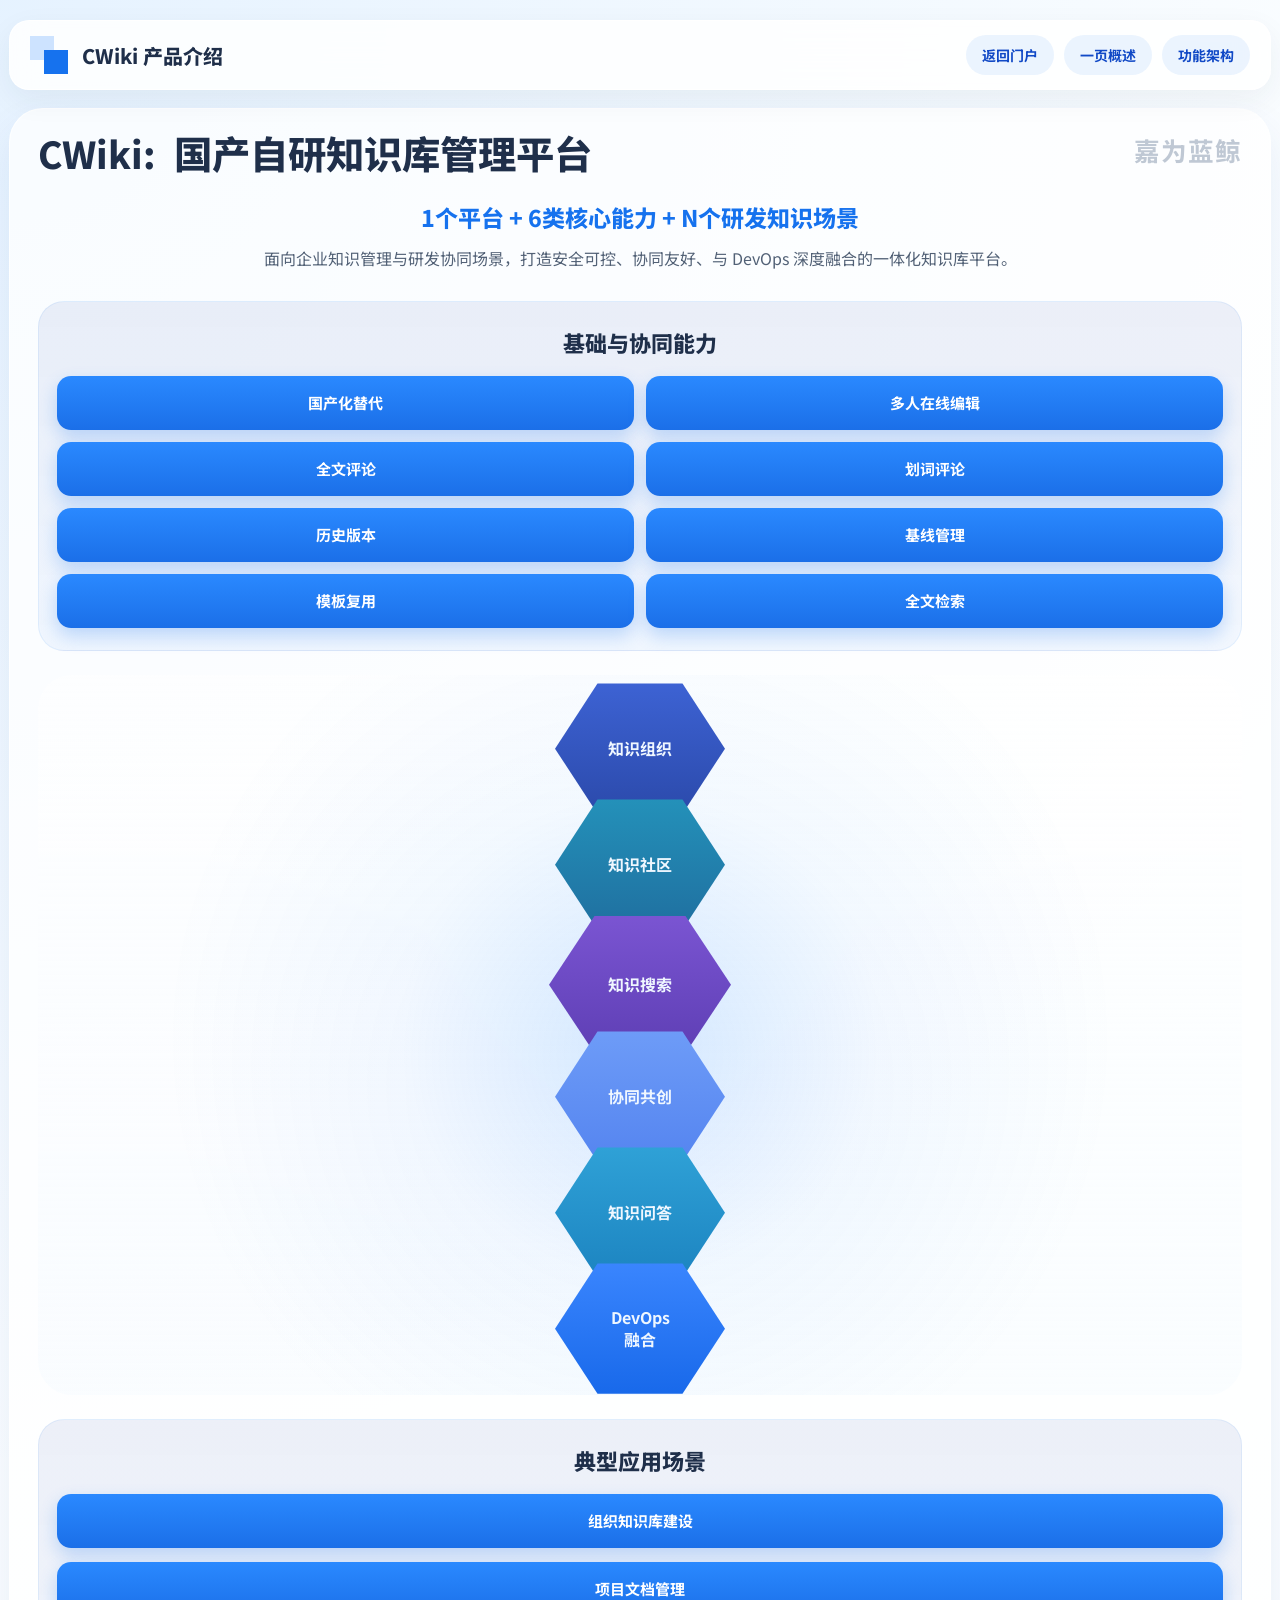
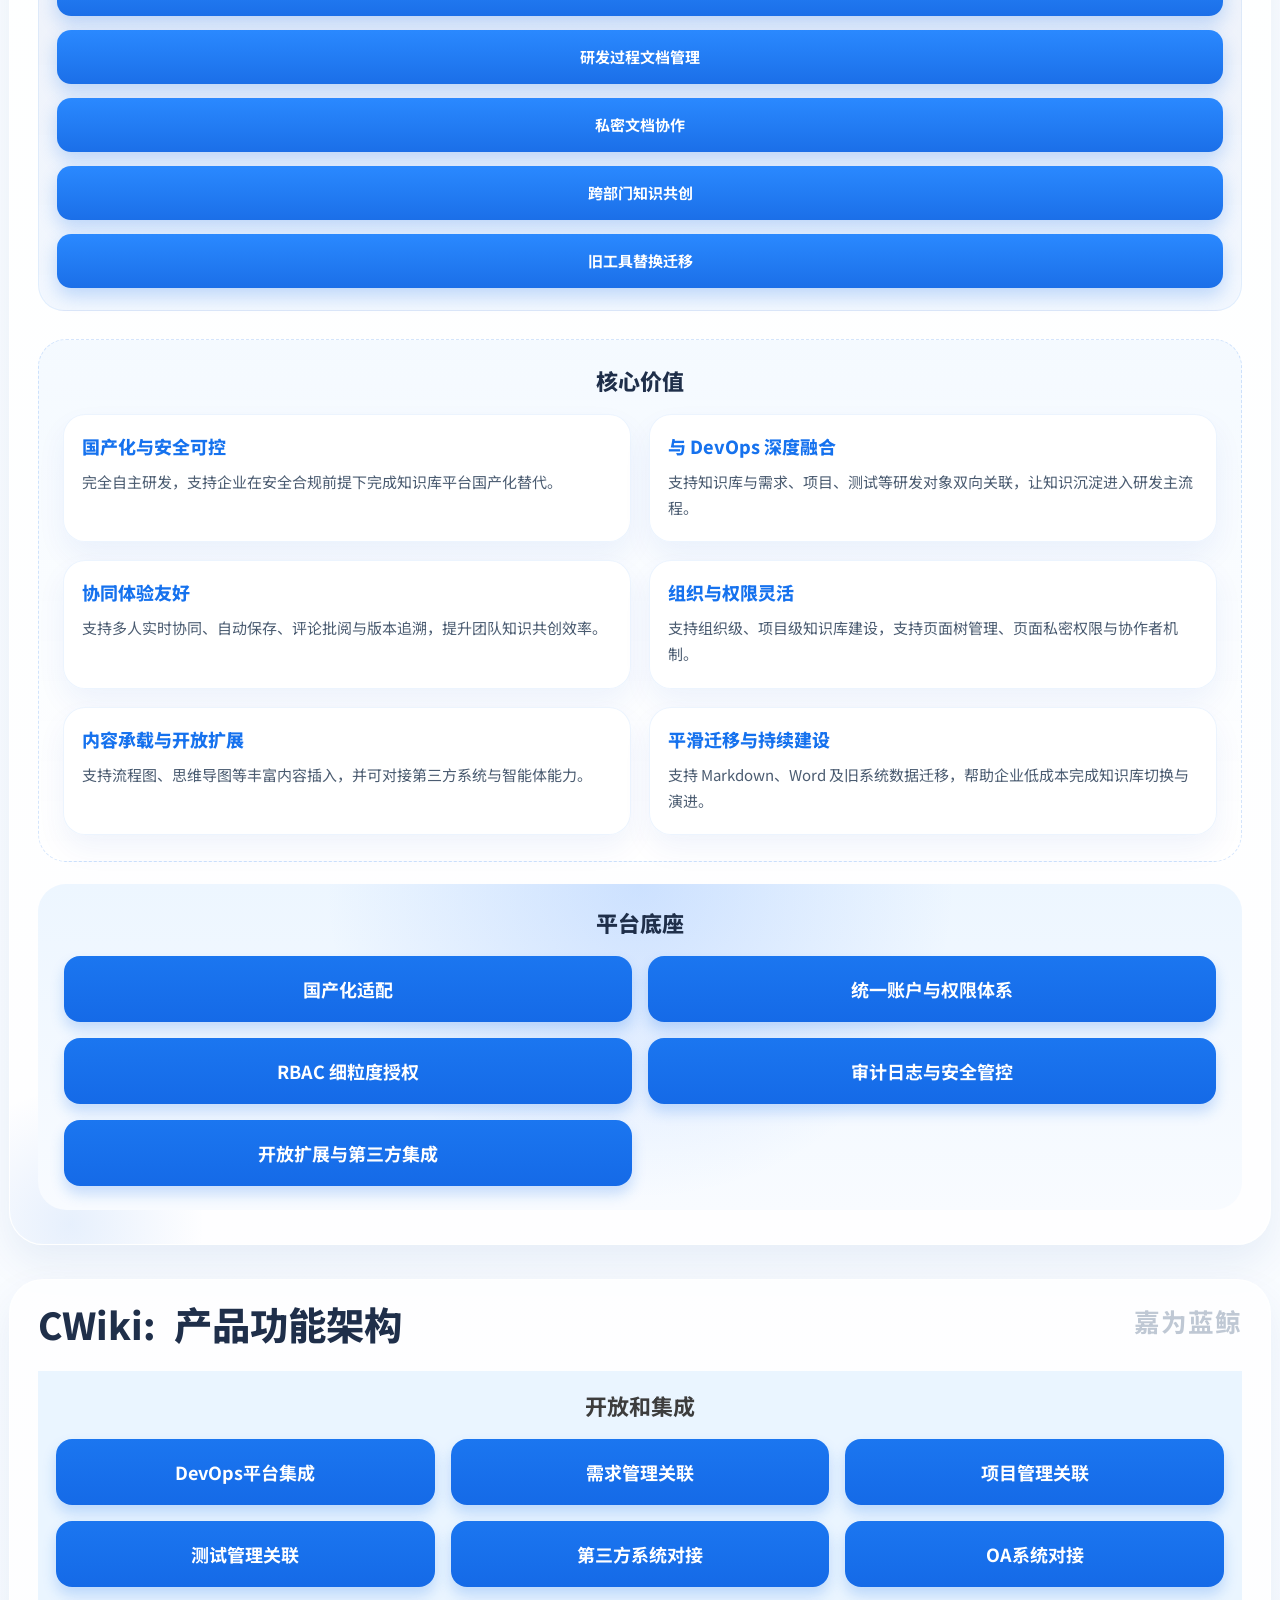
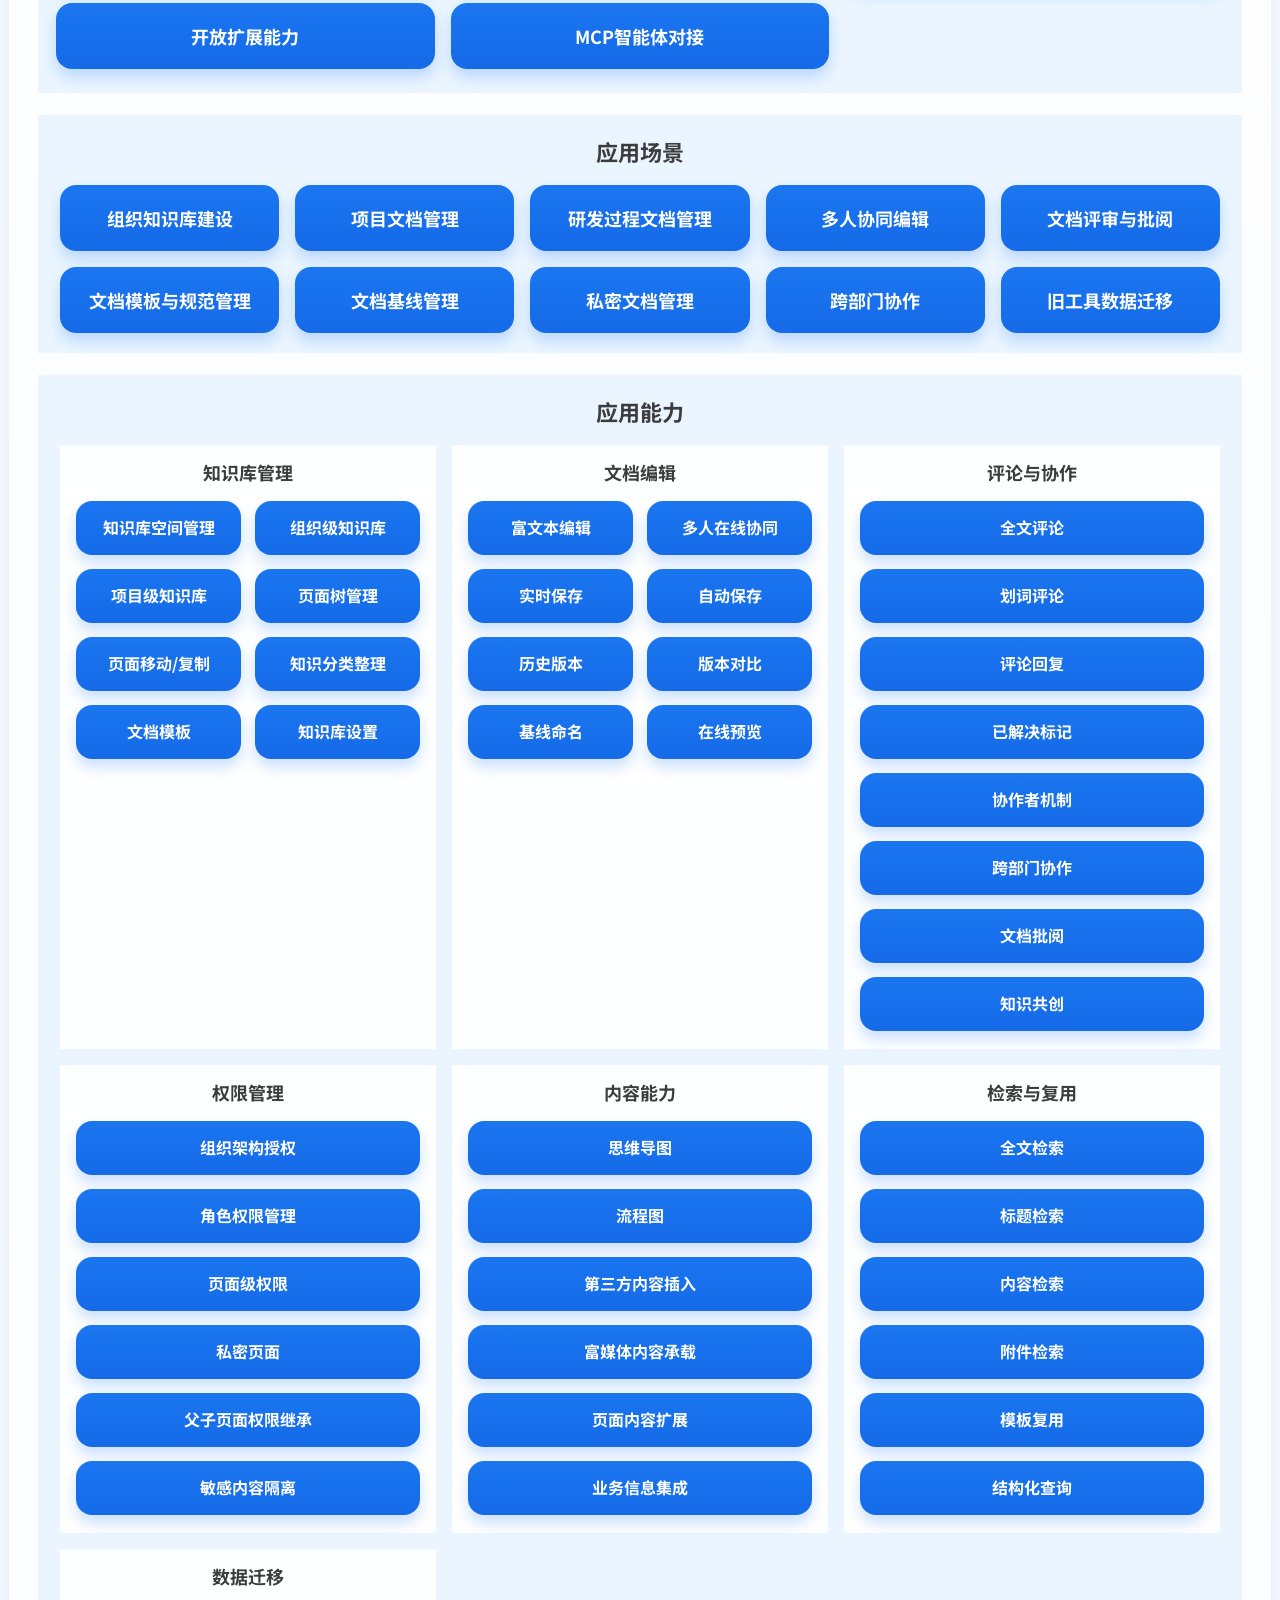
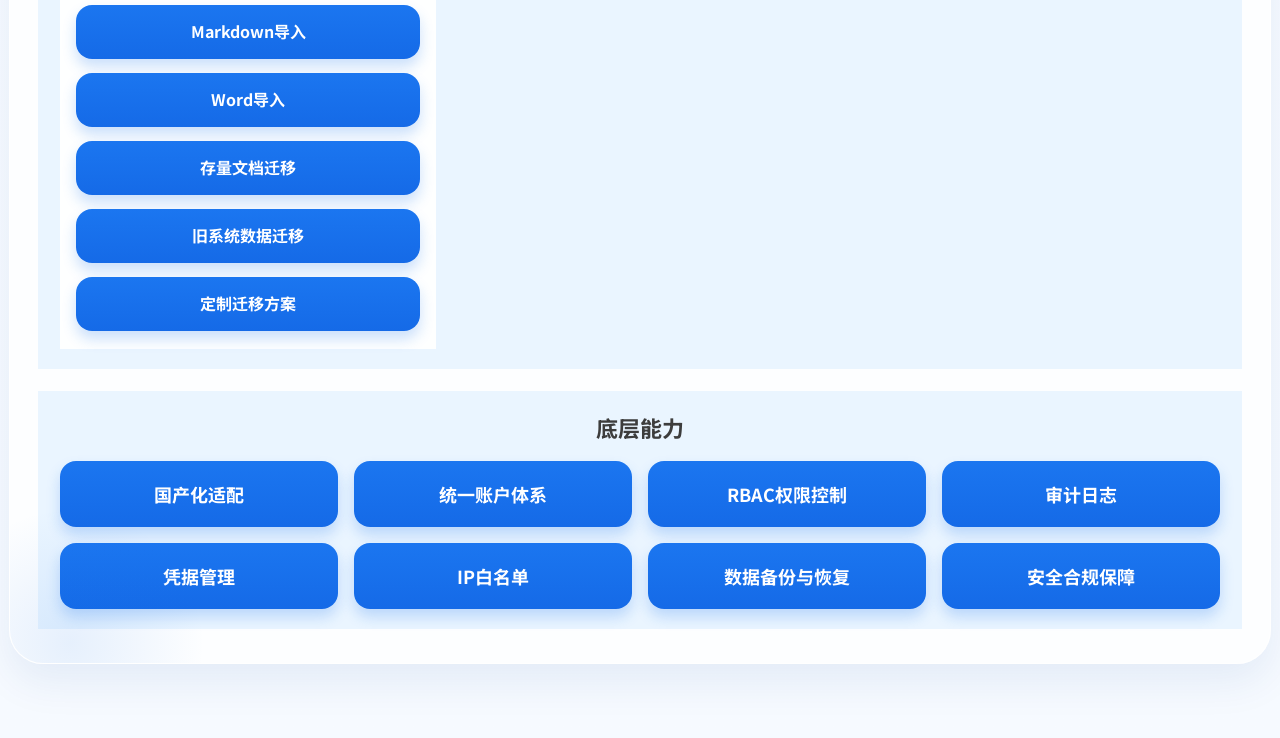
==== docs/cwiki_landing_page.html @ 17350738 "Add portal homepage for Pages site" ====
<!doctype html>
<html lang="zh-CN">
  <head>
    <meta charset="UTF-8" />
    <meta name="viewport" content="width=device-width, initial-scale=1.0" />
    <title>CWiki 知识库管理平台产品介绍</title>
    <link rel="preconnect" href="https://fonts.googleapis.com" />
    <link rel="preconnect" href="https://fonts.gstatic.com" crossorigin />
    <link
      href="https://fonts.googleapis.com/css2?family=Noto+Sans+SC:wght@400;500;700;800&display=swap"
      rel="stylesheet"
    />
    <link rel="stylesheet" href="./styles.css" />
  </head>
  <body>
    <div class="page-shell">
      <header class="topbar">
        <a class="brand" href="#overview">
          <span class="brand-mark" aria-hidden="true">
            <i></i>
            <i></i>
          </span>
          <span class="brand-name">CWiki 产品介绍</span>
        </a>
        <nav class="topnav">
          <a href="./index.html">返回门户</a>
          <a href="#overview">一页概述</a>
          <a href="#architecture">功能架构</a>
        </nav>
      </header>

      <main>
        <section class="hero-section panel" id="overview">
          <div class="section-head">
            <div class="title-row">
              <span class="title-prefix">CWiki:</span>
              <h1>国产自研知识库管理平台</h1>
            </div>
            <div class="logo-ghost">嘉为蓝鲸</div>
          </div>

          <div class="overview-lead">
            <h3>1个平台 + 6类核心能力 + N个研发知识场景</h3>
            <p>
              面向企业知识管理与研发协同场景，打造安全可控、协同友好、与 DevOps 深度融合的一体化知识库平台。
            </p>
          </div>

          <div class="overview-stage">
            <section class="overview-side overview-side-left">
              <h3>基础与协同能力</h3>
              <div class="mini-pill-grid" id="base-pills"></div>
            </section>

            <section class="overview-center">
              <div class="hex-cluster" id="core-hexes"></div>
            </section>

            <section class="overview-side overview-side-right">
              <h3>典型应用场景</h3>
              <div class="scene-list" id="overview-scenes"></div>
            </section>
          </div>

          <section class="value-section">
            <div class="value-title">核心价值</div>
            <div class="value-grid" id="value-grid"></div>
          </section>

          <section class="overview-baseboard">
            <div class="baseboard-title">平台底座</div>
            <div class="baseboard-pills" id="platform-pills"></div>
          </section>
        </section>

        <section class="arch-section panel" id="architecture">
          <div class="section-head">
            <div class="title-row">
              <span class="title-prefix">CWiki:</span>
              <h2>产品功能架构</h2>
            </div>
            <div class="logo-ghost">嘉为蓝鲸</div>
          </div>

          <div class="architecture-board">
            <div class="board-main">
              <div class="band scenario-band">
                <div class="band-title">应用场景</div>
                <div class="pill-row" id="scenario-pills"></div>
              </div>

              <div class="capability-area">
                <div class="band-title capability-title">应用能力</div>
                <div class="capability-grid" id="capability-grid"></div>
              </div>

              <div class="band foundation-band">
                <div class="band-title">底层能力</div>
                <div class="foundation-grid" id="foundation-pills"></div>
              </div>
            </div>

            <aside class="integration-side">
              <div class="band-title">开放和集成</div>
              <div class="integration-pills" id="integration-pills"></div>
            </aside>
          </div>
        </section>
      </main>
    </div>

    <script src="./script.js"></script>
  </body>
</html>
---- docs/styles.css ----
:root {
  --bg: #f6faff;
  --surface: #ffffff;
  --panel: #eaf5ff;
  --panel-strong: #dff0ff;
  --text: #1f2f4a;
  --body: #283548;
  --muted: #bfc8d4;
  --line: rgba(26, 115, 232, 0.08);
  --blue: #1672ee;
  --blue-deep: #1149c6;
  --shadow: 0 18px 40px rgba(16, 63, 157, 0.08);
  --radius: 30px;
  --pill-shadow: 0 8px 14px rgba(22, 114, 238, 0.22);
}

* {
  box-sizing: border-box;
}

html {
  scroll-behavior: smooth;
}

body {
  margin: 0;
  font-family: "Noto Sans SC", "PingFang SC", "Microsoft YaHei", sans-serif;
  color: var(--body);
  background:
    radial-gradient(circle at top left, rgba(102, 176, 255, 0.15), transparent 26%),
    linear-gradient(180deg, #fcfeff 0%, var(--bg) 100%);
}

a {
  color: inherit;
  text-decoration: none;
}

.page-shell {
  width: min(1600px, calc(100vw - 32px));
  margin: 0 auto;
  padding: 20px 0 40px;
}

.topbar {
  position: sticky;
  top: 12px;
  z-index: 20;
  display: flex;
  align-items: center;
  justify-content: space-between;
  gap: 16px;
  padding: 14px 20px;
  margin-bottom: 18px;
  background: rgba(255, 255, 255, 0.86);
  border: 1px solid rgba(255, 255, 255, 0.85);
  border-radius: 20px;
  backdrop-filter: blur(16px);
  box-shadow: 0 10px 30px rgba(31, 47, 74, 0.06);
}

.brand {
  display: inline-flex;
  align-items: center;
  gap: 14px;
  min-width: 0;
}

.brand-mark {
  position: relative;
  width: 38px;
  height: 38px;
  flex: 0 0 38px;
}

.brand-mark i {
  position: absolute;
  display: block;
  width: 24px;
  height: 24px;
}

.brand-mark i:first-child {
  top: 0;
  left: 0;
  background: #cde3ff;
}

.brand-mark i:last-child {
  right: 0;
  bottom: 0;
  background: var(--blue);
}

.brand-name {
  font-size: 20px;
  font-weight: 800;
  color: var(--text);
  white-space: nowrap;
}

.topnav {
  display: inline-flex;
  align-items: center;
  gap: 10px;
  flex-wrap: wrap;
}

.topnav a {
  padding: 10px 16px;
  border-radius: 999px;
  background: rgba(22, 114, 238, 0.08);
  color: var(--blue-deep);
  font-size: 14px;
  font-weight: 700;
}

.panel {
  position: relative;
  overflow: hidden;
  margin-bottom: 34px;
  padding: 22px 28px 34px;
  background: rgba(255, 255, 255, 0.74);
  border: 1px solid rgba(255, 255, 255, 0.84);
  border-radius: 34px;
  box-shadow: var(--shadow);
}

.panel::before {
  content: "";
  position: absolute;
  inset: auto auto -120px -80px;
  width: 280px;
  height: 280px;
  background: radial-gradient(circle, rgba(26, 115, 232, 0.1), transparent 68%);
  pointer-events: none;
}

.section-head {
  display: flex;
  align-items: flex-start;
  justify-content: space-between;
  gap: 16px;
  margin-bottom: 26px;
}

.title-row {
  display: flex;
  align-items: baseline;
  gap: 18px;
  min-width: 0;
}

.title-prefix,
.title-row h1,
.title-row h2 {
  margin: 0;
  color: var(--text);
  line-height: 1.1;
}

.title-prefix {
  font-size: clamp(34px, 2.9vw, 64px);
  font-weight: 800;
}

.title-row h1,
.title-row h2 {
  font-size: clamp(30px, 3vw, 58px);
  font-weight: 800;
}

.logo-ghost {
  flex: 0 0 auto;
  color: var(--muted);
  font-size: clamp(22px, 2vw, 42px);
  font-weight: 700;
  letter-spacing: 0.04em;
}

.portal-hero {
  min-height: calc(100vh - 120px);
  display: flex;
  align-items: center;
}

.portal-grid {
  display: grid;
  grid-template-columns: minmax(0, 1.1fr) minmax(360px, 0.9fr);
  gap: 28px;
  width: 100%;
  align-items: center;
}

.portal-tag {
  display: inline-flex;
  align-items: center;
  padding: 8px 14px;
  margin-bottom: 18px;
  border-radius: 999px;
  background: rgba(22, 114, 238, 0.1);
  color: var(--blue-deep);
  font-size: 13px;
  font-weight: 800;
  letter-spacing: 0.08em;
  text-transform: uppercase;
}

.portal-title-row {
  margin-bottom: 18px;
}

.portal-desc {
  max-width: 760px;
  margin: 0 0 26px;
  color: #526176;
  font-size: clamp(18px, 1.25vw, 24px);
  line-height: 1.9;
}

.portal-actions {
  display: flex;
  flex-wrap: wrap;
  gap: 14px;
}

.portal-button,
.inline-entry {
  display: inline-flex;
  align-items: center;
  justify-content: center;
  padding: 14px 22px;
  border-radius: 16px;
  font-size: 16px;
  font-weight: 800;
  transition: transform 0.2s ease, box-shadow 0.2s ease, background 0.2s ease;
}

.portal-button:hover,
.inline-entry:hover {
  transform: translateY(-2px);
}

.portal-button.primary,
.inline-entry {
  background: linear-gradient(180deg, #1b76f0 0%, #156ae7 100%);
  color: #fff;
  box-shadow: var(--pill-shadow);
}

.portal-button.secondary {
  background: rgba(255, 255, 255, 0.92);
  color: var(--blue-deep);
  border: 1px solid rgba(22, 114, 238, 0.12);
}

.portal-card-area {
  display: flex;
  justify-content: center;
}

.portal-card {
  width: min(100%, 480px);
  padding: 28px;
  border-radius: 28px;
  background:
    radial-gradient(circle at top right, rgba(110, 175, 255, 0.22), transparent 34%),
    linear-gradient(180deg, rgba(255, 255, 255, 0.98), rgba(240, 247, 255, 0.96));
  border: 1px solid rgba(22, 114, 238, 0.1);
  box-shadow: 0 24px 46px rgba(17, 73, 198, 0.1);
}

.portal-card-badge {
  display: inline-flex;
  padding: 6px 12px;
  margin-bottom: 18px;
  border-radius: 999px;
  background: rgba(22, 114, 238, 0.1);
  color: var(--blue-deep);
  font-size: 12px;
  font-weight: 800;
  letter-spacing: 0.08em;
}

.portal-card h2 {
  margin: 0 0 10px;
  color: var(--text);
  font-size: clamp(28px, 2.2vw, 38px);
  line-height: 1.2;
}

.portal-card p {
  margin: 0 0 18px;
  color: #536176;
  font-size: 16px;
  line-height: 1.8;
}

.portal-card ul {
  margin: 0 0 22px;
  padding-left: 18px;
  color: #425165;
  line-height: 1.9;
}

.overview-lead {
  margin-bottom: 28px;
  text-align: center;
}

.overview-lead h3 {
  margin: 0 0 10px;
  color: var(--blue);
  font-size: clamp(22px, 1.8vw, 32px);
  font-weight: 800;
}

.overview-lead p {
  width: min(980px, 100%);
  margin: 0 auto;
  color: #526176;
  font-size: clamp(16px, 1.1vw, 20px);
  line-height: 1.8;
}

.overview-stage {
  display: grid;
  grid-template-columns: 300px minmax(0, 1fr) 300px;
  gap: 24px;
  align-items: center;
  margin-bottom: 28px;
}

.overview-side,
.overview-center,
.value-section,
.overview-baseboard {
  position: relative;
}

.overview-side {
  padding: 24px 18px 22px;
  background: linear-gradient(180deg, rgba(31, 61, 166, 0.08), rgba(22, 114, 238, 0.05));
  border-radius: 26px;
  border: 1px solid rgba(22, 114, 238, 0.08);
}

.overview-side h3,
.value-title,
.baseboard-title {
  margin: 0 0 18px;
  color: var(--text);
  font-size: 22px;
  font-weight: 800;
  text-align: center;
}

.mini-pill-grid {
  display: grid;
  grid-template-columns: repeat(2, minmax(0, 1fr));
  gap: 12px;
}

.mini-pill,
.scene-pill {
  display: flex;
  align-items: center;
  justify-content: center;
  min-height: 54px;
  padding: 10px 12px;
  border-radius: 14px;
  color: #fff;
  font-size: 15px;
  font-weight: 700;
  line-height: 1.35;
  text-align: center;
  background: linear-gradient(180deg, #2a89ff 0%, #1b6fe8 100%);
  box-shadow: 0 8px 18px rgba(22, 114, 238, 0.24);
}

.scene-list {
  display: grid;
  gap: 14px;
}

.overview-center {
  min-height: 420px;
  display: grid;
  place-items: center;
  background:
    radial-gradient(circle at center, rgba(118, 179, 255, 0.3), rgba(118, 179, 255, 0.08) 34%, transparent 68%),
    linear-gradient(180deg, rgba(255, 255, 255, 0.6), rgba(234, 245, 255, 0.2));
  border-radius: 34px;
}

.hex-cluster {
  position: relative;
  width: min(100%, 620px);
  min-height: 360px;
}

.hex-node {
  position: absolute;
  display: grid;
  place-items: center;
  width: 170px;
  height: 148px;
  padding: 14px;
  color: #eff7ff;
  text-align: center;
  font-size: 16px;
  font-weight: 700;
  line-height: 1.35;
  clip-path: polygon(25% 6%, 75% 6%, 100% 50%, 75% 94%, 25% 94%, 0% 50%);
  box-shadow: 0 18px 30px rgba(25, 82, 181, 0.22);
}

.hex-node span {
  display: block;
}

.hex-node:nth-child(1) {
  top: 18px;
  left: 110px;
}

.hex-node:nth-child(2) {
  top: 18px;
  right: 110px;
}

.hex-node:nth-child(3) {
  top: 98px;
  left: 50%;
  transform: translateX(-50%);
}

.hex-node:nth-child(4) {
  top: 178px;
  left: 110px;
}

.hex-node:nth-child(5) {
  top: 178px;
  right: 110px;
}

.hex-node:nth-child(6) {
  top: 258px;
  left: 50%;
  transform: translateX(-50%);
}

.tone-indigo {
  background: linear-gradient(180deg, #3e64d6 0%, #2a48a8 100%);
}

.tone-teal {
  background: linear-gradient(180deg, #2493bb 0%, #1f6d9e 100%);
}

.tone-violet {
  background: linear-gradient(180deg, #7c56d4 0%, #5c3db2 100%);
}

.tone-blue {
  background: linear-gradient(180deg, #6f9df8 0%, #5383ef 100%);
}

.tone-cyan {
  background: linear-gradient(180deg, #30a3d8 0%, #1b82bf 100%);
}

.tone-royal {
  background: linear-gradient(180deg, #3c87ff 0%, #1667e9 100%);
}

.hex-node.is-main {
  width: 182px;
  height: 156px;
}

.value-section {
  padding: 24px 24px 26px;
  margin-bottom: 22px;
  border-radius: 28px;
  border: 1px dashed rgba(22, 114, 238, 0.18);
  background: linear-gradient(180deg, rgba(237, 246, 255, 0.6), rgba(255, 255, 255, 0.55));
}

.value-grid {
  display: grid;
  grid-template-columns: repeat(3, minmax(0, 1fr));
  gap: 18px;
}

.value-card {
  padding: 18px 18px 20px;
  border-radius: 22px;
  background: rgba(255, 255, 255, 0.92);
  border: 1px solid rgba(22, 114, 238, 0.08);
  box-shadow: 0 14px 30px rgba(17, 73, 198, 0.06);
}

.value-card h3 {
  margin: 0 0 10px;
  color: var(--blue);
  font-size: 18px;
  font-weight: 800;
}

.value-card p {
  margin: 0;
  color: #4b5c71;
  font-size: 15px;
  line-height: 1.75;
}

.overview-baseboard {
  padding: 22px 26px 24px;
  border-radius: 28px;
  background:
    radial-gradient(circle at center top, rgba(55, 129, 255, 0.18), transparent 46%),
    linear-gradient(180deg, #edf6ff 0%, #f8fbff 100%);
}

.baseboard-pills {
  display: grid;
  grid-template-columns: repeat(5, minmax(0, 1fr));
  gap: 16px;
}

.architecture-board {
  display: grid;
  grid-template-columns: minmax(0, 1fr) 270px;
  gap: 22px;
}

.board-main {
  display: grid;
  gap: 22px;
}

.band,
.capability-area,
.integration-side {
  background: var(--panel);
}

.band,
.capability-area {
  padding: 20px 22px;
}

.integration-side {
  padding: 18px 18px 24px;
}

.band-title,
.capability-title {
  margin-bottom: 18px;
  color: #3d3d3d;
  font-size: clamp(22px, 1.5vw, 34px);
  font-weight: 700;
  text-align: center;
}

.pill-row,
.integration-pills,
.foundation-grid {
  display: grid;
  gap: 16px;
}

.pill-row {
  grid-template-columns: repeat(5, minmax(0, 1fr));
}

.foundation-grid {
  grid-template-columns: repeat(4, minmax(0, 1fr));
}

.integration-pills {
  grid-template-columns: 1fr;
}

.pill {
  display: flex;
  align-items: center;
  justify-content: center;
  min-height: 66px;
  padding: 12px 16px;
  border-radius: 16px;
  background: linear-gradient(180deg, #1b76f0 0%, #156ae7 100%);
  color: #fff;
  text-align: center;
  font-size: 18px;
  font-weight: 700;
  line-height: 1.35;
  box-shadow: var(--pill-shadow);
}

.capability-grid {
  display: grid;
  grid-template-columns: 1.45fr 1.45fr 1fr 1fr 1fr;
  gap: 16px;
}

.cap-panel {
  padding: 14px 16px 18px;
  background: rgba(255, 255, 255, 0.96);
}

.cap-panel h3 {
  margin: 0 0 16px;
  color: #3d3d3d;
  font-size: 18px;
  font-weight: 700;
  text-align: center;
}

.cap-panel .pill-list {
  display: grid;
  gap: 14px;
}

.cap-panel.cols-2 .pill-list {
  grid-template-columns: repeat(2, minmax(0, 1fr));
}

.cap-panel.cols-1 .pill-list {
  grid-template-columns: 1fr;
}

.cap-panel .pill {
  min-height: 54px;
  font-size: 16px;
}

@media (max-width: 1320px) {
  .page-shell {
    width: min(100%, calc(100vw - 18px));
  }

  .overview-grid {
    grid-template-columns: repeat(2, minmax(0, 1fr));
  }

  .portal-grid,
  .overview-stage {
    grid-template-columns: 1fr;
  }

  .hex-cluster {
    width: 100%;
    min-height: 720px;
  }

  .hex-node:nth-child(1),
  .hex-node:nth-child(2),
  .hex-node:nth-child(3),
  .hex-node:nth-child(4),
  .hex-node:nth-child(5),
  .hex-node:nth-child(6) {
    left: 50%;
    right: auto;
    transform: translateX(-50%);
  }

  .hex-node:nth-child(1) {
    top: 0;
  }

  .hex-node:nth-child(2) {
    top: 116px;
  }

  .hex-node:nth-child(3) {
    top: 232px;
  }

  .hex-node:nth-child(4) {
    top: 348px;
  }

  .hex-node:nth-child(5) {
    top: 464px;
  }

  .hex-node:nth-child(6) {
    top: 580px;
  }

  .value-grid,
  .baseboard-pills {
    grid-template-columns: repeat(2, minmax(0, 1fr));
  }

  .architecture-board {
    grid-template-columns: 1fr;
  }

  .integration-side {
    order: -1;
  }

  .integration-pills {
    grid-template-columns: repeat(3, minmax(0, 1fr));
  }

  .capability-grid {
    grid-template-columns: repeat(3, minmax(0, 1fr));
  }
}

@media (max-width: 900px) {
  .topbar,
  .section-head,
  .title-row,
  .portal-actions {
    flex-direction: column;
    align-items: flex-start;
  }

  .logo-ghost {
    align-self: flex-end;
  }

  .capability-grid,
  .pill-row,
  .foundation-grid,
  .integration-pills {
    grid-template-columns: 1fr;
  }

  .mini-pill-grid,
  .value-grid,
  .baseboard-pills {
    grid-template-columns: 1fr;
  }

  .overview-side,
  .value-section,
  .overview-baseboard,
  .band,
  .capability-area,
  .integration-side {
    padding-left: 16px;
    padding-right: 16px;
  }

  .hex-cluster {
    min-height: 700px;
  }

  .pill {
    min-height: 56px;
    font-size: 16px;
  }
}
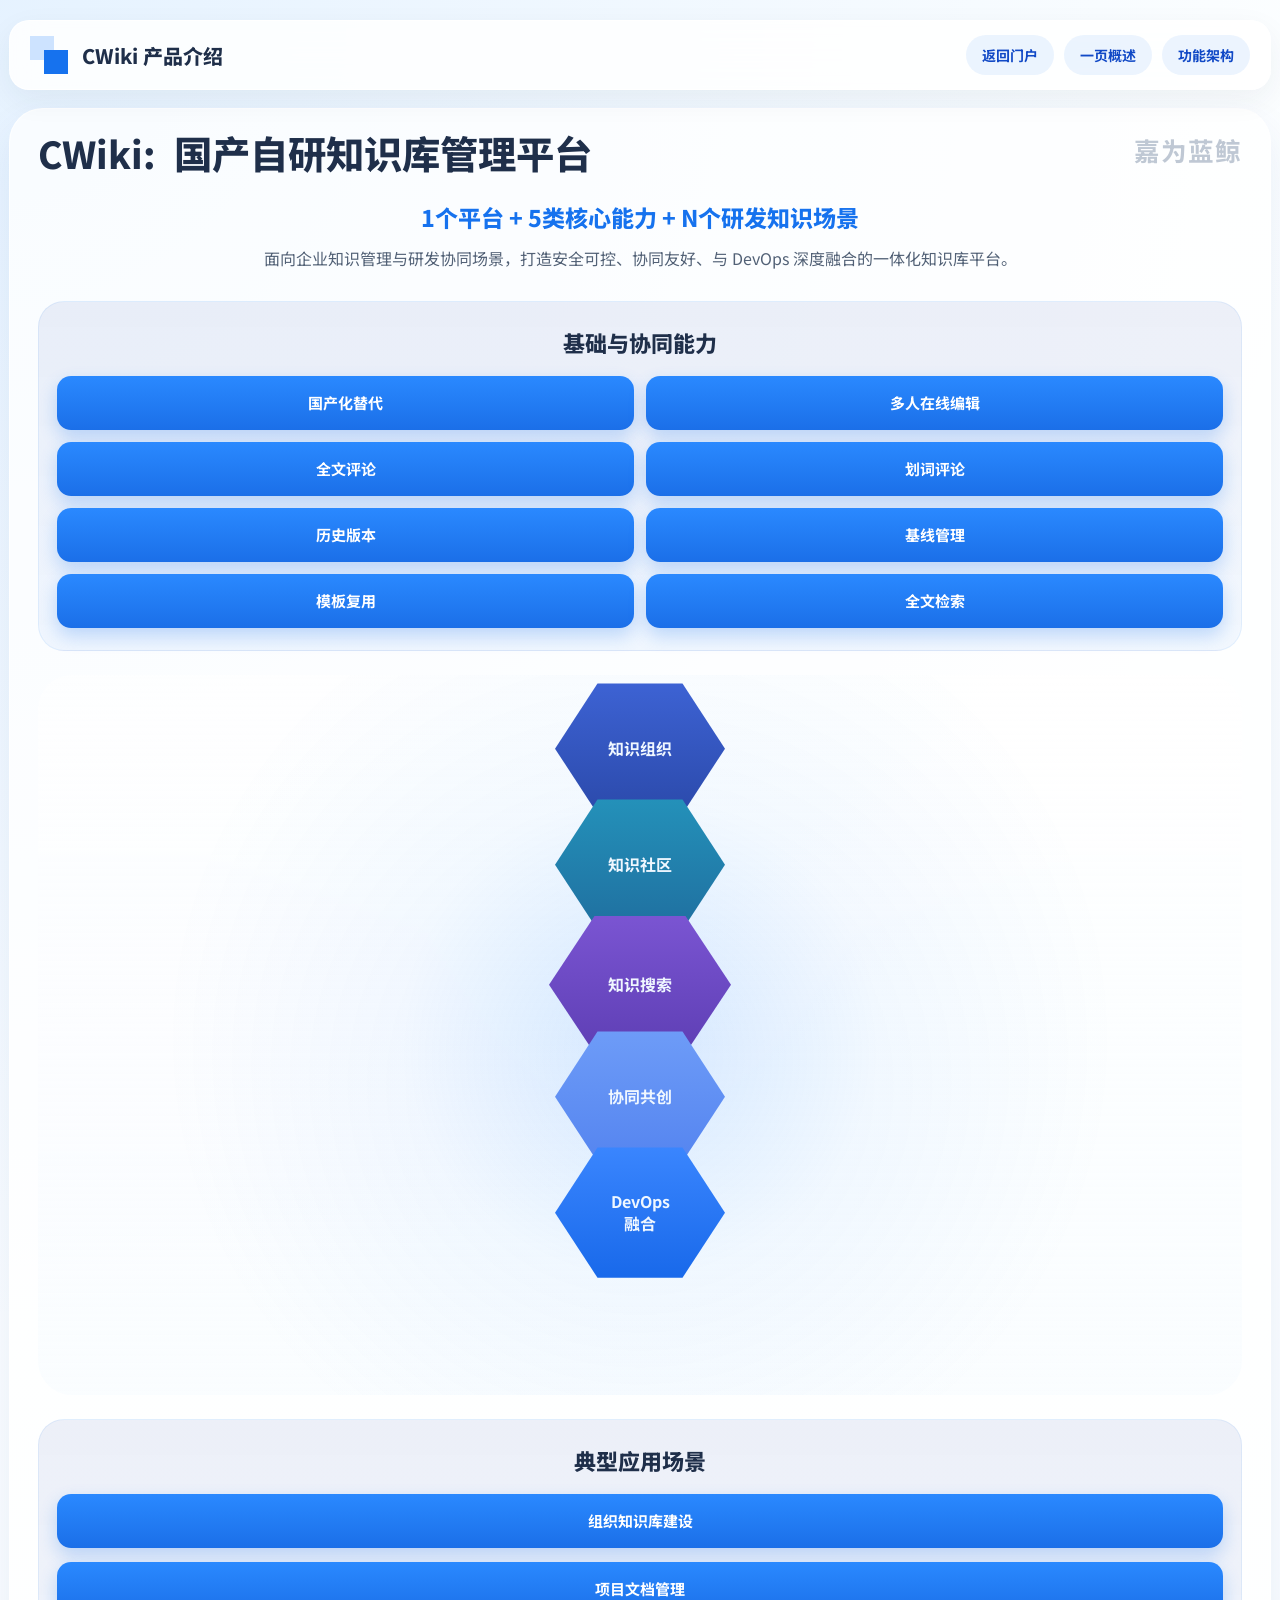
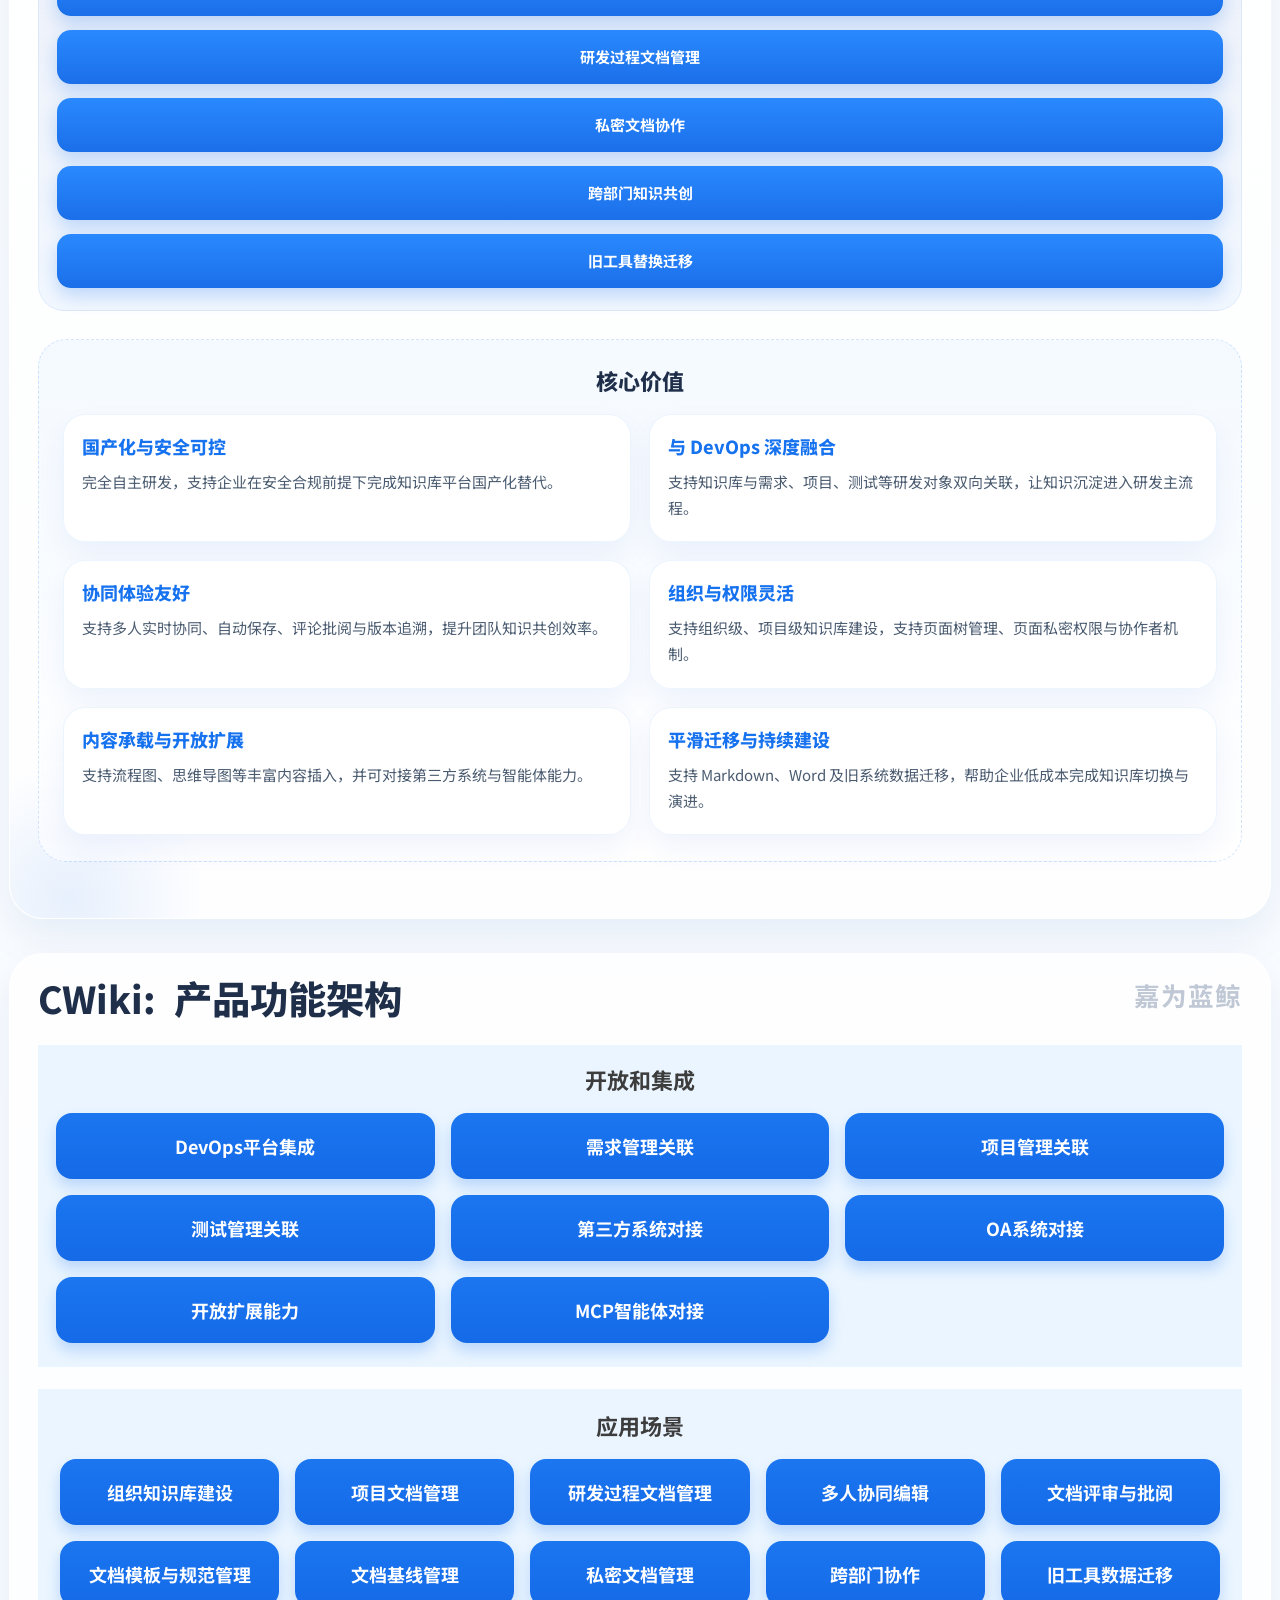
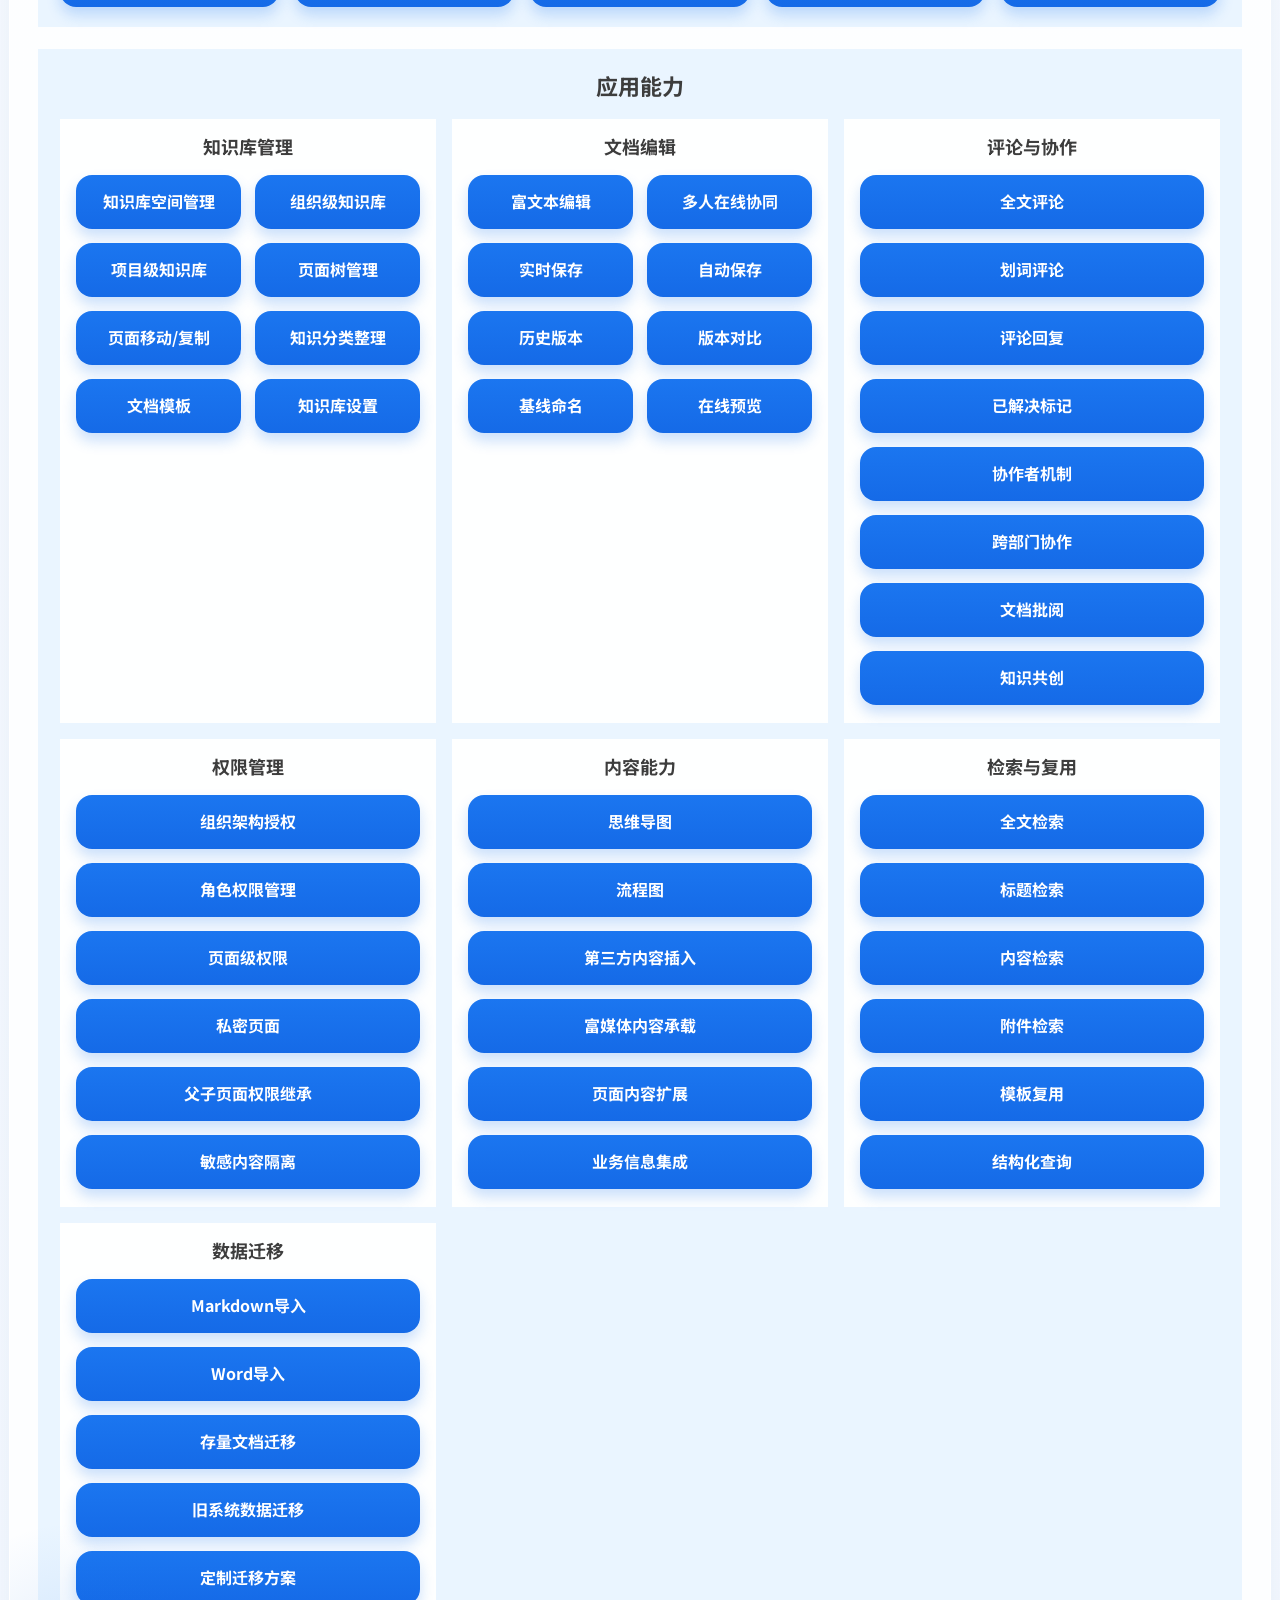
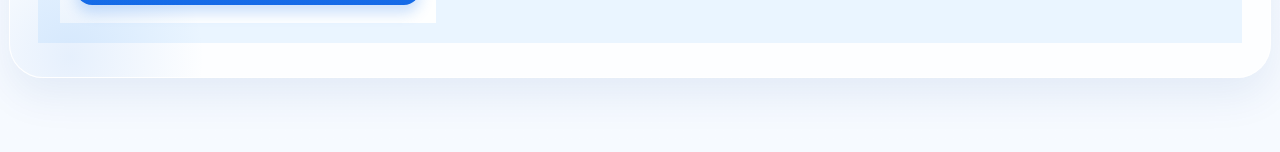
==== commit 71ae4ab7: "Refine CWiki landing page content" ====
--- a/docs/cwiki_landing_page.html
+++ b/docs/cwiki_landing_page.html
@@ -40,7 +40,7 @@
           </div>
 
           <div class="overview-lead">
-            <h3>1个平台 + 6类核心能力 + N个研发知识场景</h3>
+            <h3>1个平台 + 5类核心能力 + N个研发知识场景</h3>
             <p>
               面向企业知识管理与研发协同场景，打造安全可控、协同友好、与 DevOps 深度融合的一体化知识库平台。
             </p>
@@ -67,10 +67,6 @@
             <div class="value-grid" id="value-grid"></div>
           </section>
 
-          <section class="overview-baseboard">
-            <div class="baseboard-title">平台底座</div>
-            <div class="baseboard-pills" id="platform-pills"></div>
-          </section>
         </section>
 
         <section class="arch-section panel" id="architecture">
@@ -94,10 +90,6 @@
                 <div class="capability-grid" id="capability-grid"></div>
               </div>
 
-              <div class="band foundation-band">
-                <div class="band-title">底层能力</div>
-                <div class="foundation-grid" id="foundation-pills"></div>
-              </div>
             </div>
 
             <aside class="integration-side">
--- a/docs/styles.css
+++ b/docs/styles.css
@@ -333,8 +333,7 @@
 
 .overview-side,
 .overview-center,
-.value-section,
-.overview-baseboard {
+.value-section {
   position: relative;
 }
 
@@ -346,8 +345,7 @@
 }
 
 .overview-side h3,
-.value-title,
-.baseboard-title {
+.value-title {
   margin: 0 0 18px;
   color: var(--text);
   font-size: 22px;
@@ -445,12 +443,6 @@
   right: 110px;
 }
 
-.hex-node:nth-child(6) {
-  top: 258px;
-  left: 50%;
-  transform: translateX(-50%);
-}
-
 .tone-indigo {
   background: linear-gradient(180deg, #3e64d6 0%, #2a48a8 100%);
 }
@@ -465,10 +457,6 @@
 
 .tone-blue {
   background: linear-gradient(180deg, #6f9df8 0%, #5383ef 100%);
-}
-
-.tone-cyan {
-  background: linear-gradient(180deg, #30a3d8 0%, #1b82bf 100%);
 }
 
 .tone-royal {
@@ -514,20 +502,6 @@
   color: #4b5c71;
   font-size: 15px;
   line-height: 1.75;
-}
-
-.overview-baseboard {
-  padding: 22px 26px 24px;
-  border-radius: 28px;
-  background:
-    radial-gradient(circle at center top, rgba(55, 129, 255, 0.18), transparent 46%),
-    linear-gradient(180deg, #edf6ff 0%, #f8fbff 100%);
-}
-
-.baseboard-pills {
-  display: grid;
-  grid-template-columns: repeat(5, minmax(0, 1fr));
-  gap: 16px;
 }
 
 .architecture-board {
@@ -566,18 +540,13 @@
 }
 
 .pill-row,
-.integration-pills,
-.foundation-grid {
+.integration-pills {
   display: grid;
   gap: 16px;
 }
 
 .pill-row {
   grid-template-columns: repeat(5, minmax(0, 1fr));
-}
-
-.foundation-grid {
-  grid-template-columns: repeat(4, minmax(0, 1fr));
 }
 
 .integration-pills {
@@ -660,8 +629,7 @@
   .hex-node:nth-child(2),
   .hex-node:nth-child(3),
   .hex-node:nth-child(4),
-  .hex-node:nth-child(5),
-  .hex-node:nth-child(6) {
+  .hex-node:nth-child(5) {
     left: 50%;
     right: auto;
     transform: translateX(-50%);
@@ -687,12 +655,7 @@
     top: 464px;
   }
 
-  .hex-node:nth-child(6) {
-    top: 580px;
-  }
-
-  .value-grid,
-  .baseboard-pills {
+  .value-grid {
     grid-template-columns: repeat(2, minmax(0, 1fr));
   }
 
@@ -728,20 +691,17 @@
 
   .capability-grid,
   .pill-row,
-  .foundation-grid,
   .integration-pills {
     grid-template-columns: 1fr;
   }
 
   .mini-pill-grid,
-  .value-grid,
-  .baseboard-pills {
+  .value-grid {
     grid-template-columns: 1fr;
   }
 
   .overview-side,
   .value-section,
-  .overview-baseboard,
   .band,
   .capability-area,
   .integration-side {
